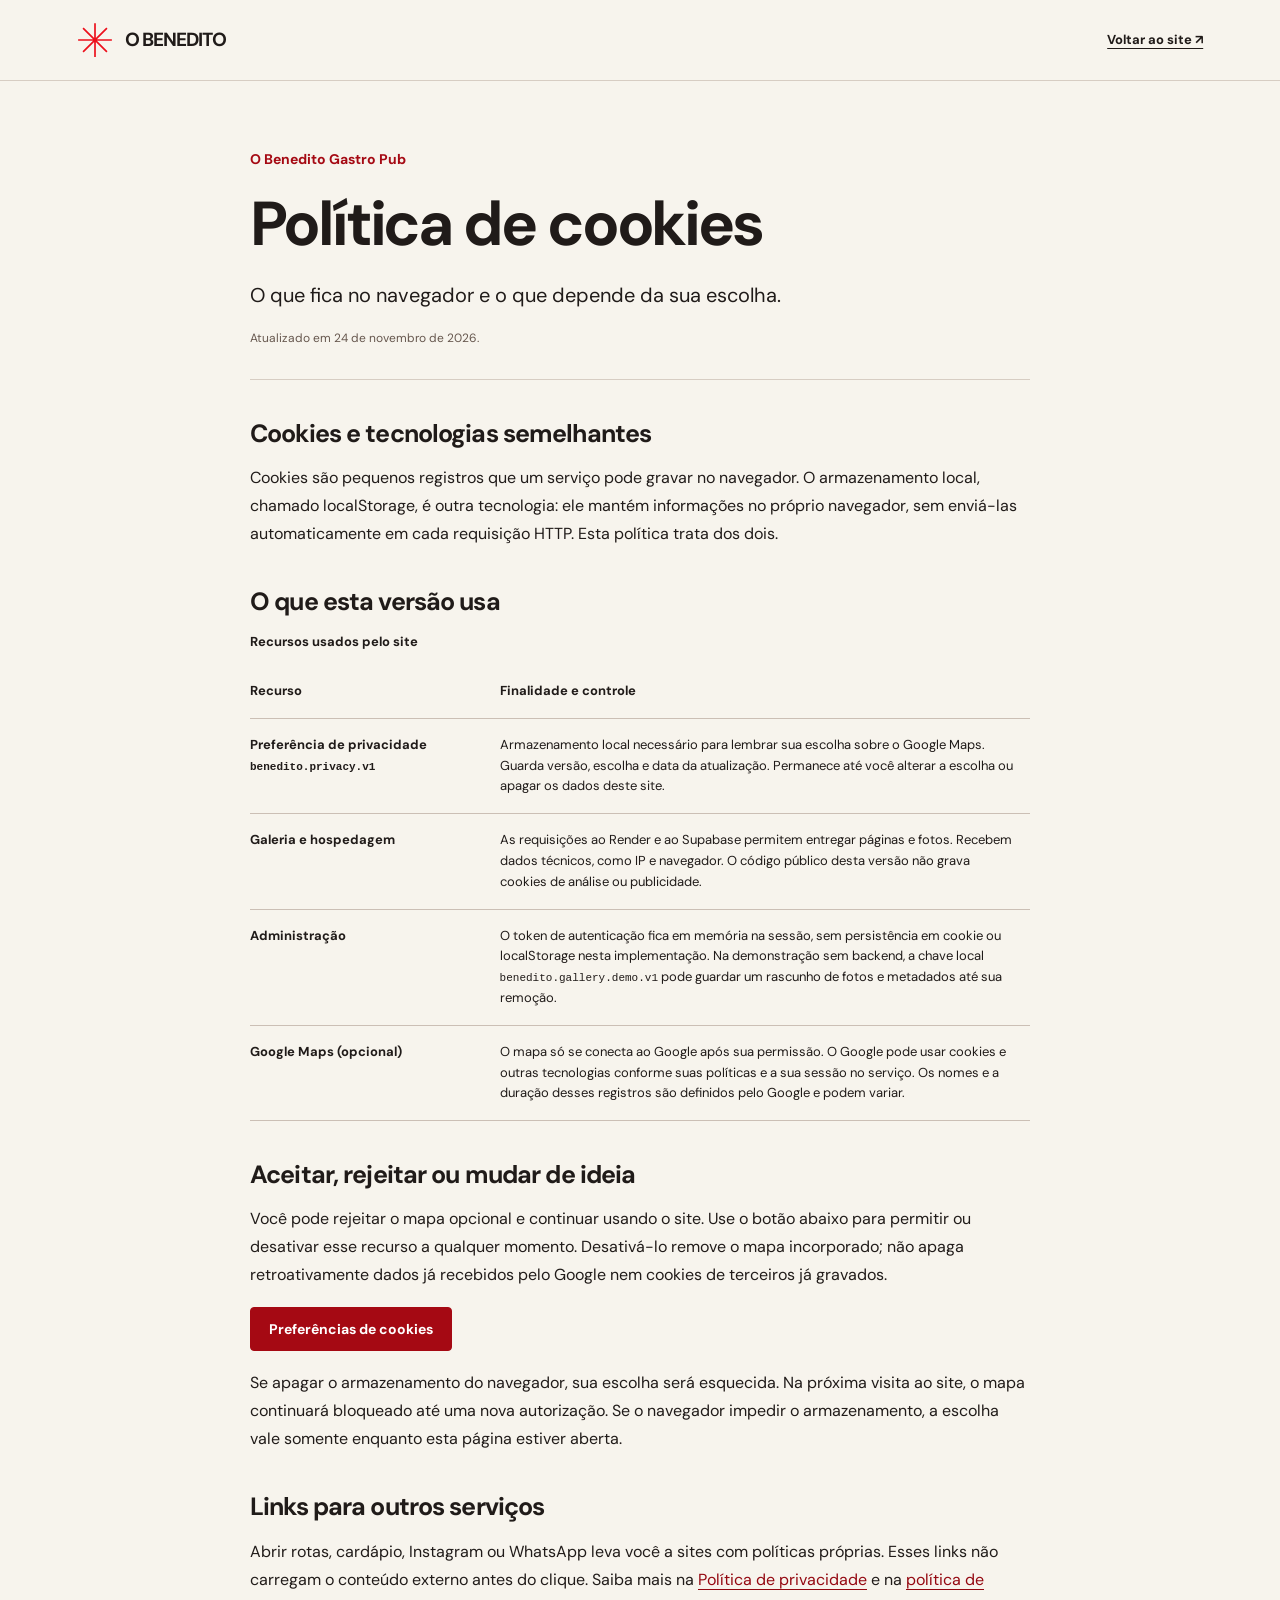
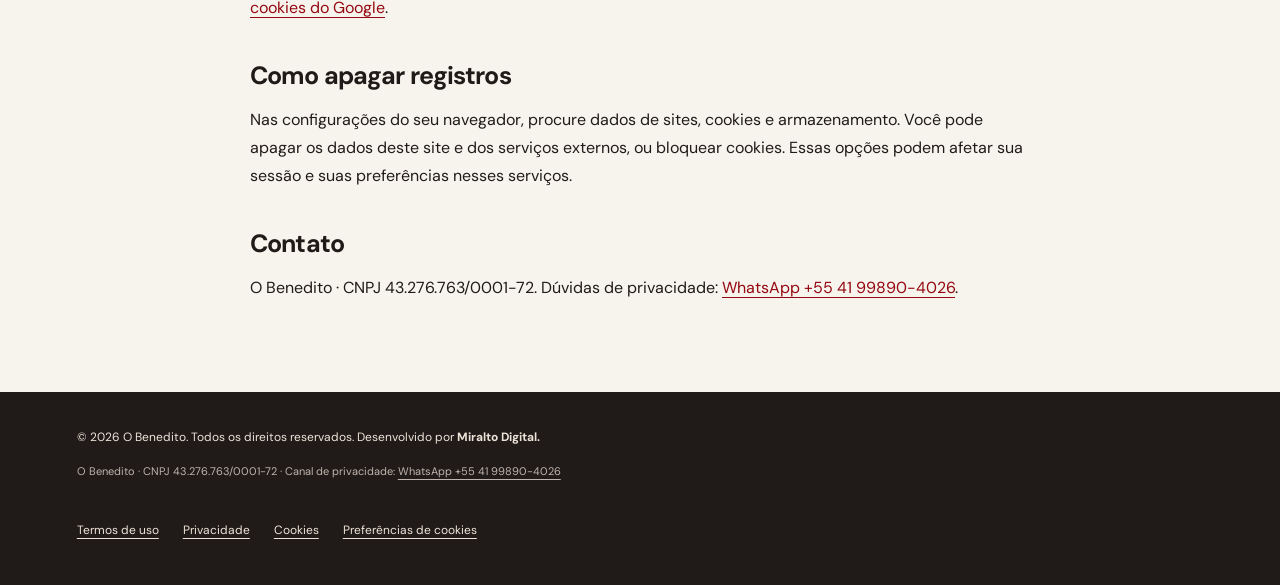
==== cookies.html @ 6cbde22c "feat: add privacy policies and refresh institutional content and SEO" ====
<!doctype html><html lang="pt-BR"><head><meta charset="UTF-8"><meta name="viewport" content="width=device-width,initial-scale=1"><meta name="theme-color" content="#bd0d18"><title>Política de cookies | O Benedito</title><meta name="description" content="O que fica no navegador e o que depende da sua escolha."><link rel="canonical" href="https://o-benedito.onrender.com/cookies.html"><link rel="icon" href="assets/asterisco-vermelho.svg" type="image/svg+xml"><link rel="stylesheet" href="legal.css"><link rel="stylesheet" href="revisao-local.css"><script src="cookie-preferences.js" defer></script></head><body class="legal-page"><header class="legal-header"><a class="legal-brand" href="index.html" aria-label="O Benedito, voltar ao site"><img src="assets/asterisco-vermelho.svg" width="36" height="36" alt=""><strong>O BENEDITO</strong></a><a href="index.html">Voltar ao site ↗</a></header><main class="legal-main"><p class="legal-eyebrow">O Benedito Gastro Pub</p><h1>Política de cookies</h1><p class="legal-intro">O que fica no navegador e o que depende da sua escolha.</p><p class="legal-date">Atualizado em 24 de novembro de 2026.</p><article><h2>Cookies e tecnologias semelhantes</h2><p>Cookies são pequenos registros que um serviço pode gravar no navegador. O armazenamento local, chamado localStorage, é outra tecnologia: ele mantém informações no próprio navegador, sem enviá-las automaticamente em cada requisição HTTP. Esta política trata dos dois.</p>
<h2>O que esta versão usa</h2><div class="legal-table-wrap"><table><caption>Recursos usados pelo site</caption><thead><tr><th scope="col">Recurso</th><th scope="col">Finalidade e controle</th></tr></thead><tbody><tr><th scope="row">Preferência de privacidade<br><code>benedito.privacy.v1</code></th><td>Armazenamento local necessário para lembrar sua escolha sobre o Google Maps. Guarda versão, escolha e data da atualização. Permanece até você alterar a escolha ou apagar os dados deste site.</td></tr><tr><th scope="row">Galeria e hospedagem</th><td>As requisições ao Render e ao Supabase permitem entregar páginas e fotos. Recebem dados técnicos, como IP e navegador. O código público desta versão não grava cookies de análise ou publicidade.</td></tr><tr><th scope="row">Administração</th><td>O token de autenticação fica em memória na sessão, sem persistência em cookie ou localStorage nesta implementação. Na demonstração sem backend, a chave local <code>benedito.gallery.demo.v1</code> pode guardar um rascunho de fotos e metadados até sua remoção.</td></tr><tr><th scope="row">Google Maps (opcional)</th><td>O mapa só se conecta ao Google após sua permissão. O Google pode usar cookies e outras tecnologias conforme suas políticas e a sua sessão no serviço. Os nomes e a duração desses registros são definidos pelo Google e podem variar.</td></tr></tbody></table></div>
<h2>Aceitar, rejeitar ou mudar de ideia</h2><p>Você pode rejeitar o mapa opcional e continuar usando o site. Use o botão abaixo para permitir ou desativar esse recurso a qualquer momento. Desativá-lo remove o mapa incorporado; não apaga retroativamente dados já recebidos pelo Google nem cookies de terceiros já gravados.</p><p><button type="button" class="consent-button" data-cookie-open>Preferências de cookies</button></p><p>Se apagar o armazenamento do navegador, sua escolha será esquecida. Na próxima visita ao site, o mapa continuará bloqueado até uma nova autorização. Se o navegador impedir o armazenamento, a escolha vale somente enquanto esta página estiver aberta.</p>
<h2>Links para outros serviços</h2><p>Abrir rotas, cardápio, Instagram ou WhatsApp leva você a sites com políticas próprias. Esses links não carregam o conteúdo externo antes do clique. Saiba mais na <a href="privacidade.html">Política de privacidade</a> e na <a href="https://policies.google.com/technologies/cookies?hl=pt-BR" target="_blank" rel="noopener noreferrer">política de cookies do Google</a>.</p>
<h2>Como apagar registros</h2><p>Nas configurações do seu navegador, procure dados de sites, cookies e armazenamento. Você pode apagar os dados deste site e dos serviços externos, ou bloquear cookies. Essas opções podem afetar sua sessão e suas preferências nesses serviços.</p>
<h2>Contato</h2><p>O Benedito · CNPJ 43.276.763/0001-72. Dúvidas de privacidade: <a href="https://wa.me/5541998904026" target="_blank" rel="noopener noreferrer">WhatsApp +55 41 99890-4026</a>.</p></article></main><footer class="legal-footer"><p>© 2026 O Benedito. Todos os direitos reservados. Desenvolvido por <strong>Miralto Digital.</strong></p><p class="footer-company">O Benedito · CNPJ 43.276.763/0001-72 · Canal de privacidade: <a href="https://wa.me/5541998904026" target="_blank" rel="noopener noreferrer">WhatsApp +55 41 99890-4026</a></p><nav class="footer-legal" aria-label="Informações e privacidade"><a href="termos.html" >Termos de uso</a><a href="privacidade.html" >Privacidade</a><a href="cookies.html" aria-current="page">Cookies</a><button type="button" data-cookie-open>Preferências de cookies</button></nav></footer></body></html>
---- legal.css ----
@font-face{font-family:'DM Sans';font-style:normal;font-weight:400;font-display:swap;src:url('assets/dm-sans-400.ttf') format('truetype')}
@font-face{font-family:'DM Sans';font-style:normal;font-weight:700;font-display:swap;src:url('assets/dm-sans-700.ttf') format('truetype')}
@font-face{font-family:'DM Sans';font-style:normal;font-weight:800;font-display:swap;src:url('assets/dm-sans-800.ttf') format('truetype')}
:root{--sans:'DM Sans',Arial,sans-serif;color-scheme:light}*{box-sizing:border-box}body{margin:0;background:#f7f4ed;color:#201b19;font:16px/1.75 var(--sans)}a{color:inherit;text-underline-offset:4px}button{font:inherit}a:focus-visible,button:focus-visible{outline:3px solid #a50913;outline-offset:4px}.legal-header{display:flex;align-items:center;justify-content:space-between;gap:20px;padding:22px max(6%,calc((100vw - 1200px)/2));border-bottom:1px solid #d7cdc3}.legal-header>a:last-child{font-size:13px;font-weight:700}.legal-brand{display:flex;align-items:center;gap:12px;text-decoration:none;white-space:nowrap;font-size:19px;letter-spacing:-.05em}.legal-main{width:min(780px,calc(100% - 12%));margin:66px auto 90px}.legal-eyebrow{font-size:14px;color:#a50913;font-weight:700}.legal-main h1{font-size:clamp(35px,6vw,62px);letter-spacing:-.05em;line-height:1.1;margin:15px 0 22px}.legal-intro{font-size:20px;line-height:1.5}.legal-date{font-size:12px;color:#67584f;border-bottom:1px solid #d7cdc3;padding-bottom:30px;margin-bottom:40px}.legal-main h2{font-size:25px;line-height:1.25;letter-spacing:-.035em;margin:38px 0 15px}.legal-main p{margin:0 0 18px}.legal-main article a{color:#940811;overflow-wrap:anywhere}.legal-text-button{background:transparent;color:#940811;text-decoration:underline;text-underline-offset:4px;border:0;padding:0;cursor:pointer}.legal-table-wrap{overflow:auto;margin-bottom:30px}.legal-main table{border-collapse:collapse;width:100%;min-width:480px;font-size:13px;line-height:1.6}.legal-main caption{text-align:left;font-weight:700;margin-bottom:12px}.legal-main th,.legal-main td{text-align:left;vertical-align:top;border-bottom:1px solid #cbbfb5;padding:16px 16px 16px 0}.legal-main tbody th{width:32%}.legal-main code{font-size:11px;overflow-wrap:anywhere}.legal-footer{padding:35px 6% 45px;background:#201b19;color:#eee3d9;font-size:12px}.legal-footer>p{margin:0 0 15px}.legal-footer a{color:inherit}.legal-footer .footer-legal{color:#eee3d9}.legal-page .cookie-actions .consent-button{font-family:var(--sans)}@media(max-width:620px){.legal-header{padding:18px 6%;gap:15px}.legal-brand{font-size:16px;gap:8px}.legal-brand img{width:27px;height:27px}.legal-header>a:last-child{font-size:11px}.legal-main{margin-top:42px;margin-bottom:55px;font-size:15px}.legal-intro{font-size:18px}.legal-main h2{font-size:22px}.legal-main table{min-width:0;table-layout:fixed}.legal-main th,.legal-main td{overflow-wrap:anywhere}.legal-main tbody th{width:36%}}
---- revisao-local.css ----
#conceito {
  background: #201b19;
  color: #f7f4ed;
  padding-block: clamp(55px, 6.5vw, 96px);
}

#conceito .sec-marker, #conceito .tiny-symbol,
#conceito h2 span, #conceito .concept-stats strong {
  color: #ff7278;
}

#conceito .concept-right > p { color: #ded2c7; }
#conceito .concept-stats { border-color: #f7f4ed40; }

.gallery-tile .gallery-photo-cover {
  object-fit: cover;
  object-position: center var(--gallery-photo-focus, 50%);
}

/* O cartão administrado tem o mesmo formato da prévia de recorte. */
.gallery-grid.is-managed { grid-auto-rows:auto; }
.gallery-grid.is-managed .gallery-tile { min-width:0; }
.gallery-grid.is-managed .gallery-photo-frame { display:block;position:relative;width:100%;aspect-ratio:4/5;flex-shrink:0;overflow:hidden; }
.gallery-grid.is-managed .gallery-tile img { width:100%; height:100%; object-fit:cover; object-position:var(--photo-x,50%) var(--photo-y,50%); transform-origin:var(--photo-x,50%) var(--photo-y,50%); transform:scale(var(--photo-zoom,1)); }
.gallery-grid.is-managed .gallery-tile:hover img { transform:scale(var(--photo-zoom,1)); }

.dish-showcase {
  --showcase-paper: #f7f4ed;
  --showcase-stage: clamp(435px, 43vw, 545px);
  background: var(--showcase-paper);
  color: #201b19;
}

@media (prefers-reduced-motion: no-preference) {
  .dish-showcase.has-scroll-reveal::after {
    content: '';
    display: block;
    height: clamp(194px, 31svh, 280px);
  }

  .dish-showcase.has-scroll-reveal .dish-inner {
    position: sticky;
    top: min(0px, calc(100svh - var(--dish-inner-height, 100svh) - 16px));
  }
}

.dish-inner {
  width: min(100% - 10vw, 1420px);
  margin: auto;
  padding: clamp(23px, 3.2vw, 46px) 0 30px;
  display: grid;
  grid-template-columns: minmax(0, 1fr) 92px;
  grid-template-areas: 'title title' 'dishes picker';
  column-gap: clamp(10px, 2vw, 34px);
}

#mais-pedidos {
  grid-area: title;
  margin: 0;
  padding: 0 0 14px;
  border-bottom: 1px solid #241c1826;
  font: 800 clamp(17px, 2vw, 25px)/1.15 var(--sans);
  letter-spacing: -.03em;
}

.dish-panels { grid-area: dishes; min-width: 0; }
.dish-panel[hidden], .dish-picker[hidden] { display: none; }
.dish-showcase .dish-panel { height: auto; margin: 0; padding: 0; background: transparent; }
.dish-showcase .burger-pin {
  position: relative;
  height: auto;
  max-height: none;
  min-height: 0;
  padding: 0;
}

.dish-showcase .bene-grid, .dish-showcase .trio-layout {
  display: grid;
  grid-template-columns: minmax(0, .92fr) minmax(0, 1.36fr);
  grid-template-areas: 'intro visual';
  align-items: center;
  gap: clamp(12px, 3vw, 45px);
  margin: 0;
}

.dish-showcase .bene-story { padding: 0; }
.dish-showcase .dish-title, .dish-showcase .trio-copy .dish-title {
  display: block;
  margin: 0;
  font-family: var(--sans) !important;
  font-size: clamp(42px, 6.1vw, 91px) !important;
  line-height: .94 !important;
  font-weight: 800;
  letter-spacing: -.065em;
}

.dish-title em { display: block; color: var(--red-dark); font-style: normal; }
.dish-showcase .trio-copy .dish-title { margin: 0 !important; white-space: normal; }
.dish-showcase .bene-description { display: block; margin-top: 16px; }
.dish-showcase .bene-actions { flex-direction: row; flex-wrap: wrap; align-items: center; justify-content: flex-start; gap: 13px 18px; }
.dish-showcase .burger-stage, .dish-showcase .trio-experience { height: var(--showcase-stage); min-height: 0; }
.dish-showcase .burger-fallback {
  inset: 50% auto auto 50%;
  width: min(94%, 590px, calc((var(--showcase-stage) - 40px) * 1.06383));
  height: auto;
  transform: translate(-50%, -50%);
  filter: drop-shadow(0 7px 6px #29110a30);
}
.dish-showcase .burger-ring { width: min(88%, calc(var(--showcase-stage) - 16px)); }
.dish-showcase .burger-disc { width: min(76%, calc(var(--showcase-stage) - 35px)); }
.dish-showcase .tb-stage { height: calc(100% - 62px); }
.dish-showcase .tb-photo-dialog { height: fit-content; }
.dish-showcase .tb-perspective { width: min(89%, calc(var(--showcase-stage) - 95px)); }
.dish-showcase .trio-toolbar { margin: 8px 0 0; }
.dish-showcase .trio-toolbar .tb-expand { min-width: 0; }
.dish-showcase .trio-toolbar button { padding-inline: 12px; }
.dish-showcase .trio-toolbar .tb-reset { padding-inline: 0; }

.dish-picker {
  grid-area: picker;
  align-self: center;
  display: flex;
  flex-direction: column;
  align-items: center;
  gap: 14px;
}

.dish-picker button {
  display: grid;
  justify-items: center;
  align-content: start;
  gap: 5px;
  padding: 3px;
  width: 86px;
  min-height: 44px;
  color: #342923;
  background: transparent;
  border: 0;
  border-radius: 14px;
  font: 800 11px/1.2 var(--sans);
  text-align: center;
}

.dish-picker img {
  width: 64px;
  height: 64px;
  padding: 7px;
  border: 1px solid #241c1826;
  border-radius: 50%;
  background: #fffaf4;
  object-fit: contain;
  box-shadow: 0 5px 12px #301b121c;
  transition: transform 160ms cubic-bezier(.23,1,.32,1), border-color 160ms ease;
}

.dish-picker button span { min-block-size: 2.4em; }

@media (hover: hover) and (pointer: fine) {
  .dish-picker button:hover img { transform: translateY(-3px); border-color: var(--red-dark); }
}

.footer { padding-bottom: calc(max(20px, env(safe-area-inset-bottom)) + 142px); }

.delivery-launch, .bene-whats {
  --float-size: 56px;
  --float-edge: 20px;
  --float-base: max(var(--float-edge), env(safe-area-inset-bottom));
  --float-color: #bd0d18;
  position: fixed;
  right: max(var(--float-edge), env(safe-area-inset-right));
  bottom: var(--float-base);
  z-index: 91;
  width: var(--float-size);
  height: var(--float-size);
  padding: 0;
  color: #fff;
  background: transparent;
  border: 0;
  border-radius: 50%;
  font: inherit;
}

.delivery-launch { bottom: calc(var(--float-base) + var(--float-size) + 10px); }
.bene-whats { --float-color: #137244; }
.delivery-launch[hidden] { display: none; }
.float-icon {
  position: relative;
  z-index: 1;
  display: grid;
  place-items: center;
  width: 100%;
  height: 100%;
  overflow: hidden;
  border: 1px solid #fff8;
  border-radius: 50%;
  background: var(--float-color);
  box-shadow: 0 4px 15px #1f101540;
}

.bene-whats svg { width: 27px; height: 27px; }
.delivery-mascot img { width: calc(100% - 7px); height: calc(100% - 7px); border-radius: 50%; }
.float-label {
  position: absolute;
  inset: 0 50% 0 auto;
  display: flex;
  flex-direction: column;
  justify-content: center;
  padding: 0 calc(var(--float-size) / 2 + 9px) 0 14px;
  background: var(--float-color);
  color: #fff;
  border-radius: 40px 0 0 40px;
  font: 800 13px/1.18 var(--sans);
  text-align: left;
  white-space: nowrap;
  opacity: 0;
  pointer-events: none;
  transform: translateX(11px) scale(.97);
  transform-origin: right center;
  transition: transform 180ms cubic-bezier(.23,1,.32,1), opacity 180ms cubic-bezier(.23,1,.32,1);
}

.float-label small { font-size: 10px; font-weight: 700; }
.float-label strong { font-weight: inherit; }
:is(.delivery-launch, .bene-whats):is([data-pulse], :focus-visible) .float-label {
  opacity: 1;
  transform: none;
  pointer-events: auto;
}

.delivery-stride {
  display: none;
  position: absolute;
  inset: 3px;
  overflow: hidden;
  border-radius: 50%;
  background: #fff;
}

.delivery-stride::before {
  content: '';
  display: block;
  width: 600%;
  height: 100%;
  background: url('assets/delivery-corrida.webp') center / 100% 100% no-repeat;
}

@media (prefers-reduced-motion: no-preference) {
  .delivery-launch[data-pulse] .delivery-stride { display: block; animation: delivery-frames 2160ms step-end both; }
  .delivery-launch[data-pulse] .delivery-stride::before { animation: delivery-run 540ms steps(6, end) 4; }
}

@keyframes delivery-frames {
  from { opacity: 1; }
  to { opacity: 0; }
}

@keyframes delivery-run {
  from { transform: translateX(0); }
  to { transform: translateX(-100%); }
}

#delivery-dialog {
  width: min(420px, calc(100% - 24px));
  height: fit-content;
  max-height: calc(100dvh - 24px);
  margin: auto;
  padding: 0;
  color: #fff;
  background: #171313;
  border: 1px solid #fff3;
  border-radius: 14px;
  box-shadow: 0 24px 100px #0008;
  overscroll-behavior: contain;
}

#delivery-dialog::backdrop { background: #120c0cd9; }
.delivery-header { display: flex; align-items: center; justify-content: space-between; gap: 8px; padding: 8px 8px 8px 17px; }
.delivery-header h2 { margin: 0; font: 800 clamp(17px, 4.8vw, 23px)/1.1 var(--sans); }
.delivery-close { width: 44px; height: 44px; border: 1px solid #fff5; border-radius: 50%; color: white; background: transparent; font: 26px/1 var(--sans); cursor: pointer; }
.delivery-poster { display: block; width: 100%; height: auto; max-height: 58dvh; object-fit: contain; background: #101010; }
.delivery-action { padding: 12px 17px 17px; }
.delivery-action p { margin: 0 0 12px; color: #f1e7df; font-size: 13px; line-height: 1.45; }
.delivery-menu { display: flex; justify-content: space-between; align-items: center; min-height: 46px; padding: 8px 15px; color: #fff; background: #bd0d18; border-radius: 5px; font-size: 15px; font-weight: 800; }
.delivery-launch:focus-visible, .bene-whats:focus-visible, .delivery-close:focus-visible, .delivery-menu:focus-visible { outline: 2px solid white; outline-offset: 2px; box-shadow: 0 0 0 5px #201a19; }
.delivery-close:focus-visible { outline-offset: -5px; }

@media (hover: hover) and (pointer: fine) {
  :is(.delivery-launch, .bene-whats):hover .float-label { opacity: 1; transform: none; pointer-events: auto; }
  .delivery-menu:hover { background: #a40913; }
  .delivery-close:hover { background: #ffffff20; }
}

@media (max-width: 820px) {
  .dish-showcase { --showcase-stage: clamp(345px, 48svh, 465px); }
  .dish-inner { grid-template-columns: minmax(0, 1fr); grid-template-areas: 'title' 'dishes' 'picker'; }
  .dish-showcase .dish-title { font-size: clamp(40px, 8vw, 65px) !important; }
  .dish-picker { flex-direction: row; flex-wrap: wrap; justify-content: center; gap: 8px; }
  .dish-picker button { width: min(69px, 21vw); }
  .dish-picker img { width: 53px; height: 53px; padding: 5px; }
}

@media (max-width: 620px) {
  .dish-showcase { --showcase-stage: clamp(322px, 39svh, 365px); }
  .dish-picker { justify-content: flex-start; }
  .dish-showcase .bene-grid, .dish-showcase .trio-layout { grid-template-columns: 1fr; grid-template-areas: 'intro' 'visual'; gap: 0; }
  .dish-showcase .bene-story { display: block; }
  .dish-showcase .bene-story, .dish-showcase .trio-copy { min-height: 184px; padding-top: 15px; }
  .dish-showcase .dish-title { line-height: .98 !important; }
  .dish-title em { display: inline; }
  .dish-showcase .bene-description { margin-top: 9px; font-size: 13px; line-height: 1.5; }
  .dish-showcase .bene-actions { margin-top: 10px; }
  .dish-showcase .burger-stage { margin-top: 0; }
  .dish-showcase .tb-stage { height: calc(100% - 102px); }
  .dish-showcase .tb-main-grid .tb-item img { height: 63px; margin-bottom: 3px; }
  .dish-showcase .tb-extras-grid { grid-template-columns: repeat(5,minmax(0,1fr)); gap: 1px; }
  .dish-showcase .tb-extras-grid .tb-item img { height: 37px; margin-bottom: 4px; }
  .dish-showcase .tb-extras-grid .tb-item strong { font-size: 9px; overflow-wrap: anywhere; }
  .dish-showcase .tb-ingredients { gap: 5px; }
}

@media (max-width: 600px) {
  .delivery-launch, .bene-whats { --float-size: 52px; --float-edge: 12px; }
  .float-label { font-size: 12px; }
  body:has(.bene-hours[open]) .delivery-launch { visibility: hidden; }
}

@media (prefers-reduced-motion: reduce) {
  .float-label, .dish-picker img { transition: none; }
}

/* O alimento ganha destaque sobre o fundo natural da vitrine. */
.burger-stage .burger-disc, .burger-stage .burger-ring { display: none; }
.burger-spark img { width:1em; height:1em; object-fit:contain; }
.burger-stage .burger-shadow { background: rgba(64,44,29,.12); filter: blur(18px); opacity: calc(.65 - var(--open)*.5); }

/* Verrine em malha 3D completa, carregado ao selecionar. */
.verrine-stage { position:relative; grid-area:visual; margin:0; height:var(--showcase-stage); min-width:0; container-type:size; }
.verrine-assembled { position:absolute; left:50%; top:50%; width:auto; height:96%; max-width:100%; object-fit:contain; transform:translate(-50%,-50%); }
.verrine-stage model-viewer { display:block; width:100%; height:calc(100% - 24px); background:transparent; --poster-color:transparent; touch-action:pan-y; }
.verrine-stage .verrine-assembled[hidden] { display:none; }
.verrine-hint { position:absolute; bottom:0; width:100%; margin:0; text-align:center; font:500 10px/1.4 var(--sans); color:#6e6056; pointer-events:none; }
.verrine-reset { font-size:10px; }
#verrine-o-benedito .bene-toggle:disabled { opacity:.55; cursor:wait; }
@media(max-width:760px) {

 .dish-picker { flex-wrap:wrap; }
 #verrine-o-benedito .dish-title { font-size:clamp(38px,10vw,65px)!important; }
}
/* Evolução da marca: tipografia direta, palha e vermelho da casa. */
#conceito { background:#f7f4ed; color:#201b19; padding-block:clamp(55px,7vw,105px); }
#conceito .concept-grid { grid-template-columns:minmax(0,1.05fr) minmax(0,.8fr); align-items:center; gap:10%; margin-top:0; }
#conceito h2 { font-family:var(--barlow); font-size:clamp(72px,10.3vw,148px); line-height:.88; letter-spacing:-.025em; text-transform:uppercase; }
#conceito h2 span { color:#bd0d18; }
.casa-label { margin:0 0 24px; font-size:16px; font-weight:700; letter-spacing:-.025em; }
.casa-star { width:68px; height:68px; margin-bottom:22px; }
#conceito h3 { font-size:clamp(28px,3vw,42px); margin:0 0 22px; font-weight:800; line-height:1.12; }
#conceito .concept-right > p { color:#51443d; max-width:36ch; font-size:16px; line-height:1.7; }
.casa-link { display:inline-flex; align-items:center; gap:32px; margin-top:28px; padding:12px 0 7px; border-bottom:2px solid #bd0d18; color:#a50913; font-size:18px; font-weight:800; }
.instagram-bene { display:flex; align-items:center; gap:30px; padding:clamp(25px,4vw,50px); margin-top:32px; background:#f7f4ed; color:#a50913; border:2px solid currentColor; }
.instagram-mark { position:relative; display:grid; place-items:center; width:104px; height:104px; border:5px solid currentColor; border-radius:28px; flex-shrink:0; transform:rotate(-7deg); }
.instagram-mark::after { content:''; position:absolute; width:9px; height:9px; right:13px; top:13px; border-radius:50%; background:currentColor; }
.instagram-lens { width:54px; height:54px; border:4px solid currentColor; border-radius:50%; }
.instagram-mark img { position:absolute; width:32px; height:32px; }
.instagram-copy { display:flex; flex-direction:column; gap:8px; }
.instagram-copy small { font-size:15px; color:#51443d; }
.instagram-copy strong { font:800 clamp(35px,4.8vw,66px)/1 var(--barlow); text-transform:uppercase; letter-spacing:-.02em; }
.instagram-copy > span { font-size:15px; font-weight:700; overflow-wrap:anywhere; }
.instagram-arrow { margin-left:auto; font-size:48px; }
.instagram-bene:focus-visible,.casa-link:focus-visible { outline:3px solid #bd0d18; outline-offset:6px; }
.footer-bottom { flex-wrap:wrap; font-size:11px; line-height:1.6; letter-spacing:.01em; color:#c9c0bb; }
.footer-legal { display:flex; flex-wrap:wrap; gap:10px 24px; padding-top:25px; line-height:1.6; font-size:12px; color:#e4dbd6; }
.footer-legal a,.footer-legal button { text-decoration:underline; text-underline-offset:4px; }
.footer-legal button { background:transparent; border:0; padding:0; color:inherit; font:inherit; cursor:pointer; }
.footer-company { margin-top:18px; color:#bfb4ae; font-size:11px; line-height:1.6; }
.map-consent { position:absolute; inset:0; display:flex; flex-direction:column; align-items:center; justify-content:center; gap:14px; padding:24px; text-align:center; background:#f1e9df; }
.map-consent strong { font-size:24px; }
.map-consent p { max-width:52ch; font-size:14px; line-height:1.6; margin:0; }
.map-consent > span { font-size:12px; }
.map-preview [hidden] { display:none!important; }
.consent-button { min-height:44px; padding:11px 18px; color:#fff; background:#a50913; border:1px solid #a50913; border-radius:4px; font:700 14px/1.3 var(--sans,Arial,sans-serif); cursor:pointer; }
.consent-button.secondary { background:transparent; color:#8d0710; }
.consent-button:focus-visible { outline:3px solid #201b19; outline-offset:3px; }
.cookie-banner { position:fixed; z-index:150; left:20px; right:20px; bottom:20px; width:min(960px,calc(100% - 40px)); margin:auto; padding:23px; background:#fffaf4; color:#201b19; border:1px solid #bfb2a8; border-radius:8px; box-shadow:0 12px 60px #201b1940; font:14px/1.6 var(--sans,Arial,sans-serif); }
.cookie-banner[hidden] { display:none; }
.cookie-banner strong { font-size:19px; display:block; }
.cookie-banner p { margin:7px 0 15px; max-width:88ch; }
.cookie-banner a { text-decoration:underline; }
.cookie-actions { display:flex; gap:10px; flex-wrap:wrap; }
#cookie-dialog { width:min(560px,calc(100vw - 28px)); max-height:calc(100dvh - 28px); height:fit-content; position:fixed; inset:0; margin:auto; padding:28px; overflow:auto; border:1px solid #bfb2a8; border-radius:9px; color:#201b19; background:#fffaf4; box-shadow:0 16px 90px #0005; font:14px/1.6 var(--sans,Arial,sans-serif); }
#cookie-dialog:not([open]) { display:none; }
#cookie-dialog::backdrop { background:#201b19b3; }
.cookie-dialog-head { display:flex; align-items:center; justify-content:space-between; gap:15px; margin-bottom:14px; }
.cookie-dialog-head h2 { font-size:24px; line-height:1.15; margin:0; letter-spacing:-.025em; }
.cookie-close { color:#201b19; background:transparent; width:44px; height:44px; border:1px solid #a99a90; border-radius:50%; flex-shrink:0; font:26px/1 Arial,sans-serif; cursor:pointer; }
.cookie-option { display:block; padding:18px 0; border-top:1px solid #d4c8bf; }
.cookie-option strong { display:block; }
.cookie-option p { margin:6px 0 0; font-size:13px; }
.cookie-option label { display:flex; gap:12px; align-items:center; font-weight:700; cursor:pointer; }
.cookie-option input { width:21px; height:21px; accent-color:#a50913; }
.cookie-option small { font-weight:400; color:#5a4c44; }
#cookie-save-status { font-size:12px; margin:10px 0 0; }
#cookie-dialog a { text-decoration:underline; text-underline-offset:3px; }
@media(max-width:820px) { #conceito .concept-grid { grid-template-columns:1fr; gap:35px; } #conceito h2 { font-size:clamp(72px,17vw,120px); } .casa-star { width:50px; height:50px; margin-bottom:18px; } }
@media(max-width:620px) { .instagram-bene { gap:18px; padding:23px 18px; align-items:center; } .instagram-mark { width:61px; height:61px; border-width:3px; border-radius:17px; } .instagram-lens { width:34px; height:34px; border-width:3px; } .instagram-mark img { width:23px; height:23px; } .instagram-mark::after { width:6px; height:6px; top:7px; right:7px; } .instagram-copy { gap:7px; } .instagram-copy small { font-size:12px; } .instagram-copy strong { font-size:37px; } .instagram-copy > span { font-size:11px; } .instagram-arrow { font-size:30px; } .cookie-banner { bottom:12px; left:12px; right:12px; width:calc(100% - 24px); padding:19px; font-size:13px; } .cookie-banner .cookie-actions { display:grid; grid-template-columns:1fr 1fr; } .cookie-banner [data-cookie-open] { grid-column:1 / -1; } .cookie-actions .consent-button { flex:1 1 190px; } #cookie-dialog { padding:22px; } .map-consent { gap:10px; padding:18px; } .map-consent strong { font-size:21px; } .map-consent p { font-size:12px; } .map-consent > span { font-size:11px; } }
@media(prefers-reduced-motion:no-preference) { .instagram-mark { transition:transform 180ms ease; } .instagram-bene:hover .instagram-mark { transform:rotate(0deg); } }

/* Símbolo vetorial da marca, sem variação de emoji entre dispositivos. */
.bene-asterisk { display:inline-block; width:1em; height:1em; vertical-align:-.08em; flex-shrink:0; }
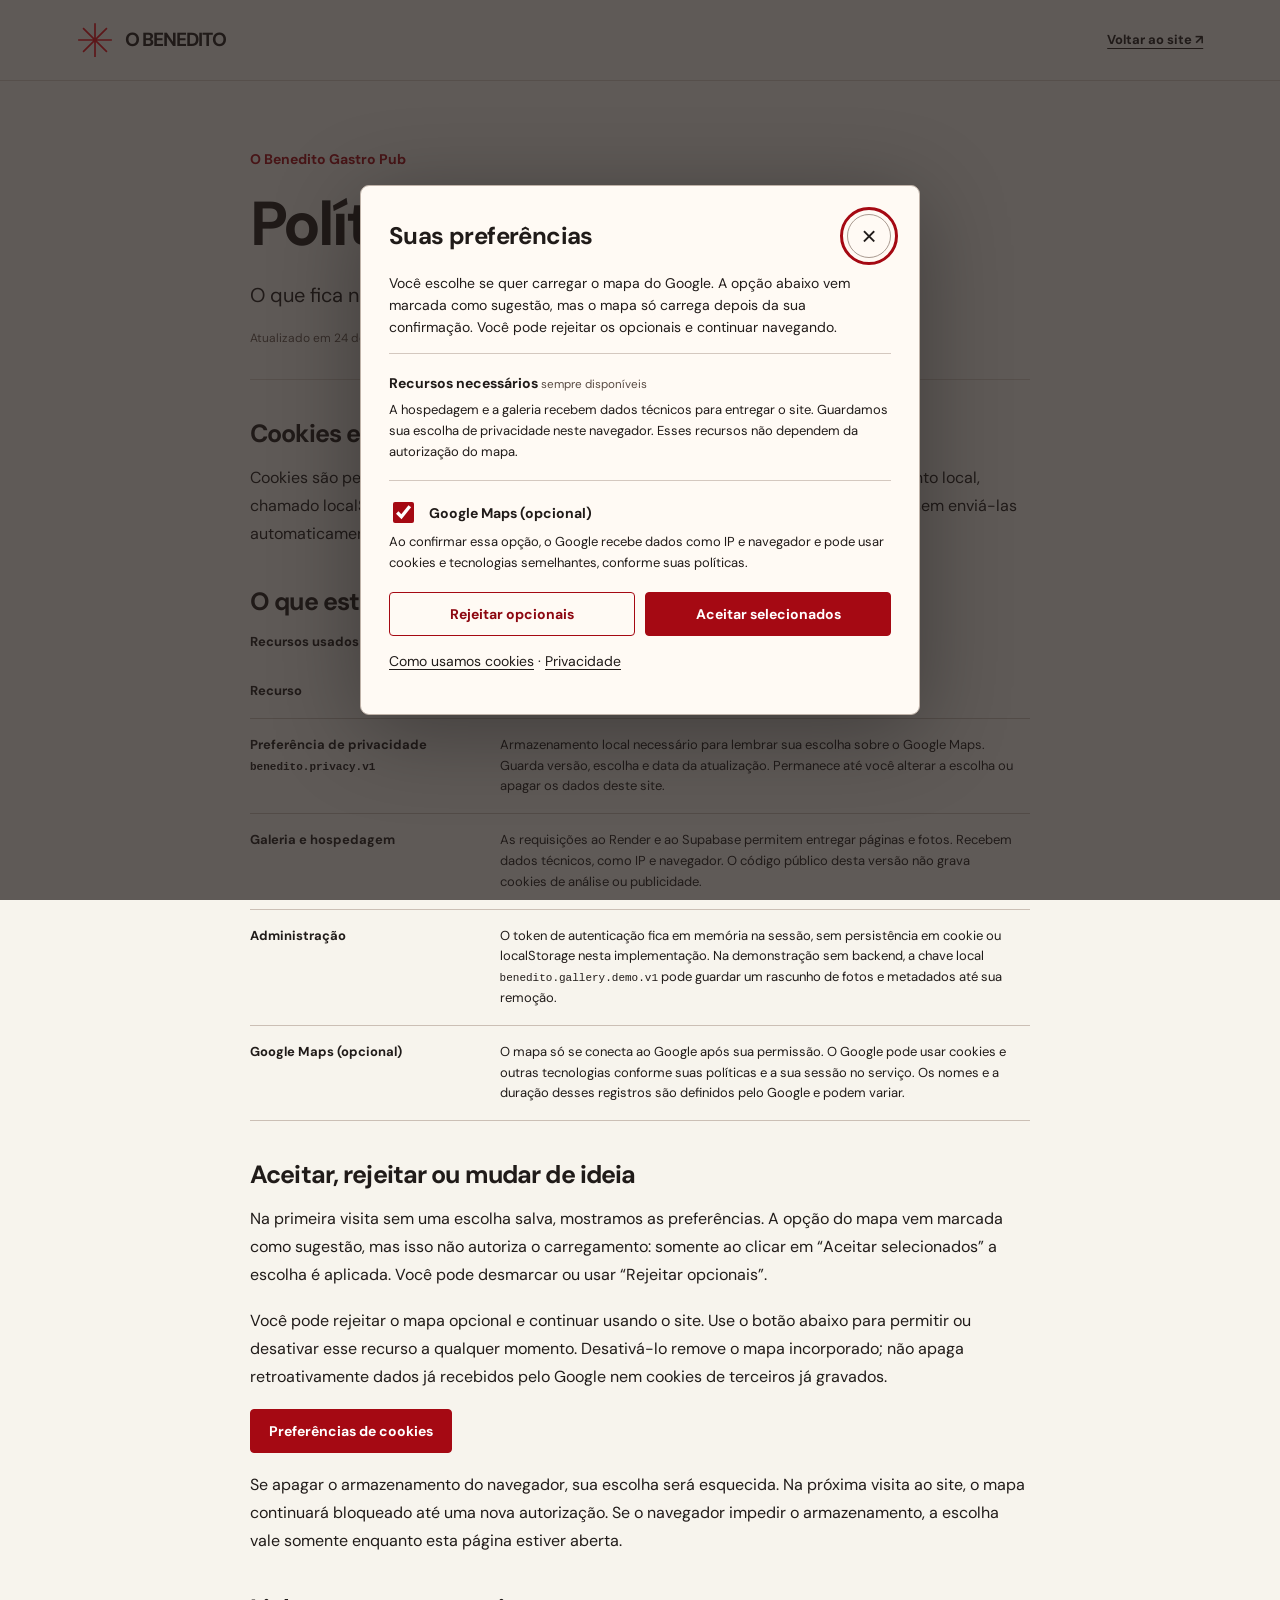
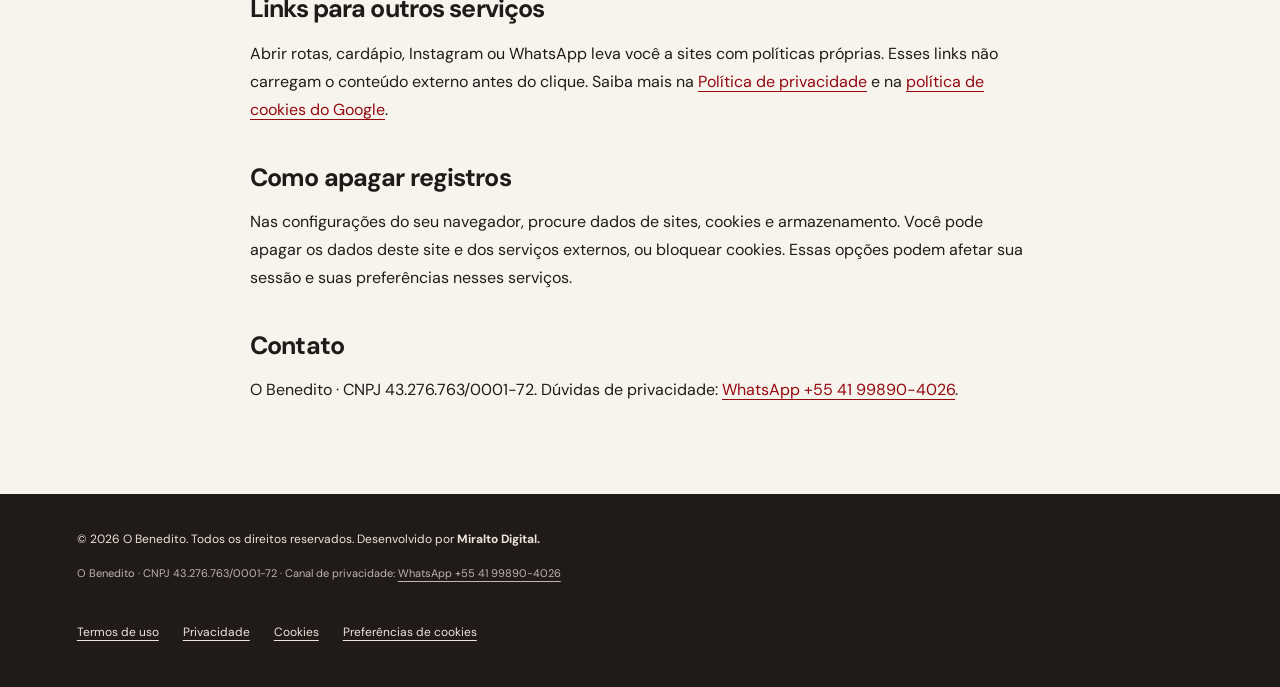
==== commit 4402f543: "Fix responsive showcase and add admin home choices" ====
--- a/cookies.html
+++ b/cookies.html
@@ -1,6 +1,6 @@
 <!doctype html><html lang="pt-BR"><head><meta charset="UTF-8"><meta name="viewport" content="width=device-width,initial-scale=1"><meta name="theme-color" content="#bd0d18"><title>Política de cookies | O Benedito</title><meta name="description" content="O que fica no navegador e o que depende da sua escolha."><link rel="canonical" href="https://o-benedito.onrender.com/cookies.html"><link rel="icon" href="assets/asterisco-vermelho.svg" type="image/svg+xml"><link rel="stylesheet" href="legal.css"><link rel="stylesheet" href="revisao-local.css"><script src="cookie-preferences.js" defer></script></head><body class="legal-page"><header class="legal-header"><a class="legal-brand" href="index.html" aria-label="O Benedito, voltar ao site"><img src="assets/asterisco-vermelho.svg" width="36" height="36" alt=""><strong>O BENEDITO</strong></a><a href="index.html">Voltar ao site ↗</a></header><main class="legal-main"><p class="legal-eyebrow">O Benedito Gastro Pub</p><h1>Política de cookies</h1><p class="legal-intro">O que fica no navegador e o que depende da sua escolha.</p><p class="legal-date">Atualizado em 24 de novembro de 2026.</p><article><h2>Cookies e tecnologias semelhantes</h2><p>Cookies são pequenos registros que um serviço pode gravar no navegador. O armazenamento local, chamado localStorage, é outra tecnologia: ele mantém informações no próprio navegador, sem enviá-las automaticamente em cada requisição HTTP. Esta política trata dos dois.</p>
 <h2>O que esta versão usa</h2><div class="legal-table-wrap"><table><caption>Recursos usados pelo site</caption><thead><tr><th scope="col">Recurso</th><th scope="col">Finalidade e controle</th></tr></thead><tbody><tr><th scope="row">Preferência de privacidade<br><code>benedito.privacy.v1</code></th><td>Armazenamento local necessário para lembrar sua escolha sobre o Google Maps. Guarda versão, escolha e data da atualização. Permanece até você alterar a escolha ou apagar os dados deste site.</td></tr><tr><th scope="row">Galeria e hospedagem</th><td>As requisições ao Render e ao Supabase permitem entregar páginas e fotos. Recebem dados técnicos, como IP e navegador. O código público desta versão não grava cookies de análise ou publicidade.</td></tr><tr><th scope="row">Administração</th><td>O token de autenticação fica em memória na sessão, sem persistência em cookie ou localStorage nesta implementação. Na demonstração sem backend, a chave local <code>benedito.gallery.demo.v1</code> pode guardar um rascunho de fotos e metadados até sua remoção.</td></tr><tr><th scope="row">Google Maps (opcional)</th><td>O mapa só se conecta ao Google após sua permissão. O Google pode usar cookies e outras tecnologias conforme suas políticas e a sua sessão no serviço. Os nomes e a duração desses registros são definidos pelo Google e podem variar.</td></tr></tbody></table></div>
-<h2>Aceitar, rejeitar ou mudar de ideia</h2><p>Você pode rejeitar o mapa opcional e continuar usando o site. Use o botão abaixo para permitir ou desativar esse recurso a qualquer momento. Desativá-lo remove o mapa incorporado; não apaga retroativamente dados já recebidos pelo Google nem cookies de terceiros já gravados.</p><p><button type="button" class="consent-button" data-cookie-open>Preferências de cookies</button></p><p>Se apagar o armazenamento do navegador, sua escolha será esquecida. Na próxima visita ao site, o mapa continuará bloqueado até uma nova autorização. Se o navegador impedir o armazenamento, a escolha vale somente enquanto esta página estiver aberta.</p>
+<h2>Aceitar, rejeitar ou mudar de ideia</h2><p>Na primeira visita sem uma escolha salva, mostramos as preferências. A opção do mapa vem marcada como sugestão, mas isso não autoriza o carregamento: somente ao clicar em “Aceitar selecionados” a escolha é aplicada. Você pode desmarcar ou usar “Rejeitar opcionais”.</p><p>Você pode rejeitar o mapa opcional e continuar usando o site. Use o botão abaixo para permitir ou desativar esse recurso a qualquer momento. Desativá-lo remove o mapa incorporado; não apaga retroativamente dados já recebidos pelo Google nem cookies de terceiros já gravados.</p><p><button type="button" class="consent-button" data-cookie-open>Preferências de cookies</button></p><p>Se apagar o armazenamento do navegador, sua escolha será esquecida. Na próxima visita ao site, o mapa continuará bloqueado até uma nova autorização. Se o navegador impedir o armazenamento, a escolha vale somente enquanto esta página estiver aberta.</p>
 <h2>Links para outros serviços</h2><p>Abrir rotas, cardápio, Instagram ou WhatsApp leva você a sites com políticas próprias. Esses links não carregam o conteúdo externo antes do clique. Saiba mais na <a href="privacidade.html">Política de privacidade</a> e na <a href="https://policies.google.com/technologies/cookies?hl=pt-BR" target="_blank" rel="noopener noreferrer">política de cookies do Google</a>.</p>
 <h2>Como apagar registros</h2><p>Nas configurações do seu navegador, procure dados de sites, cookies e armazenamento. Você pode apagar os dados deste site e dos serviços externos, ou bloquear cookies. Essas opções podem afetar sua sessão e suas preferências nesses serviços.</p>
 <h2>Contato</h2><p>O Benedito · CNPJ 43.276.763/0001-72. Dúvidas de privacidade: <a href="https://wa.me/5541998904026" target="_blank" rel="noopener noreferrer">WhatsApp +55 41 99890-4026</a>.</p></article></main><footer class="legal-footer"><p>© 2026 O Benedito. Todos os direitos reservados. Desenvolvido por <strong>Miralto Digital.</strong></p><p class="footer-company">O Benedito · CNPJ 43.276.763/0001-72 · Canal de privacidade: <a href="https://wa.me/5541998904026" target="_blank" rel="noopener noreferrer">WhatsApp +55 41 99890-4026</a></p><nav class="footer-legal" aria-label="Informações e privacidade"><a href="termos.html" >Termos de uso</a><a href="privacidade.html" >Privacidade</a><a href="cookies.html" aria-current="page">Cookies</a><button type="button" data-cookie-open>Preferências de cookies</button></nav></footer></body></html>
--- a/revisao-local.css
+++ b/revisao-local.css
@@ -347,7 +347,7 @@
  #verrine-o-benedito .dish-title { font-size:clamp(38px,10vw,65px)!important; }
 }
 /* Evolução da marca: tipografia direta, palha e vermelho da casa. */
-#conceito { background:#f7f4ed; color:#201b19; padding-block:clamp(55px,7vw,105px); }
+#conceito { background:#e9ddc9; color:#201b19; padding-block:clamp(55px,7vw,105px); }
 #conceito .concept-grid { grid-template-columns:minmax(0,1.05fr) minmax(0,.8fr); align-items:center; gap:10%; margin-top:0; }
 #conceito h2 { font-family:var(--barlow); font-size:clamp(72px,10.3vw,148px); line-height:.88; letter-spacing:-.025em; text-transform:uppercase; }
 #conceito h2 span { color:#bd0d18; }
@@ -406,3 +406,15 @@
 
 /* Símbolo vetorial da marca, sem variação de emoji entre dispositivos. */
 .bene-asterisk { display:inline-block; width:1em; height:1em; vertical-align:-.08em; flex-shrink:0; }
+
+/* Keep the story as one readable column at every showcase breakpoint. */
+.dish-showcase .bene-story { display:block; min-width:0; grid-area:intro; }
+.dish-showcase .burger-stage { grid-area:visual; }
+@media (max-width:820px) {
+  .dish-showcase .bene-grid, .dish-showcase .trio-layout { grid-template-columns:minmax(0,1fr); grid-template-areas:'intro' 'visual'; gap:0; }
+  .dish-showcase .bene-story, .dish-showcase .trio-copy { padding-top:15px; }
+  .dish-showcase .dish-title { overflow-wrap:normal; word-break:normal; }
+  .dish-showcase .burger-stage { margin-top:0; }
+}
+.iconic { background:#f7f4ed; }
+#cookie-dialog .cookie-actions .consent-button { flex:1 1 190px; }
